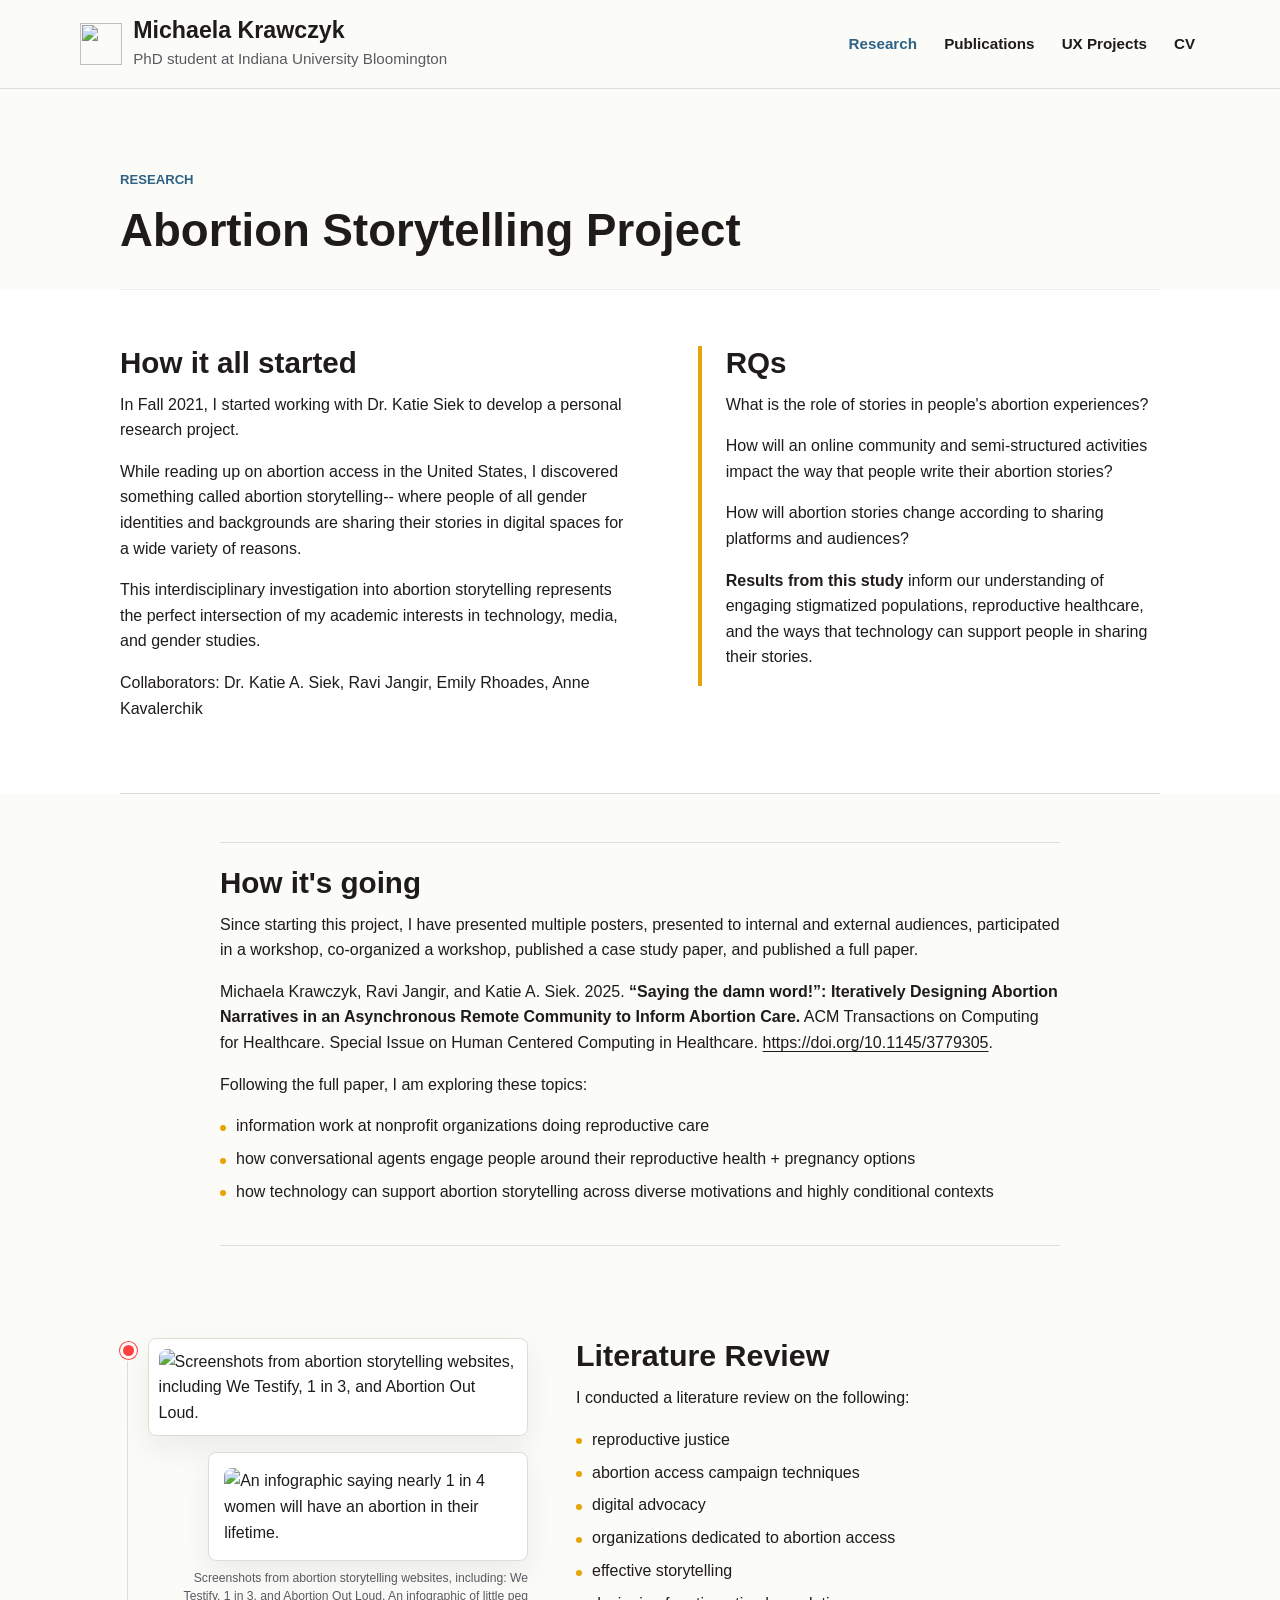
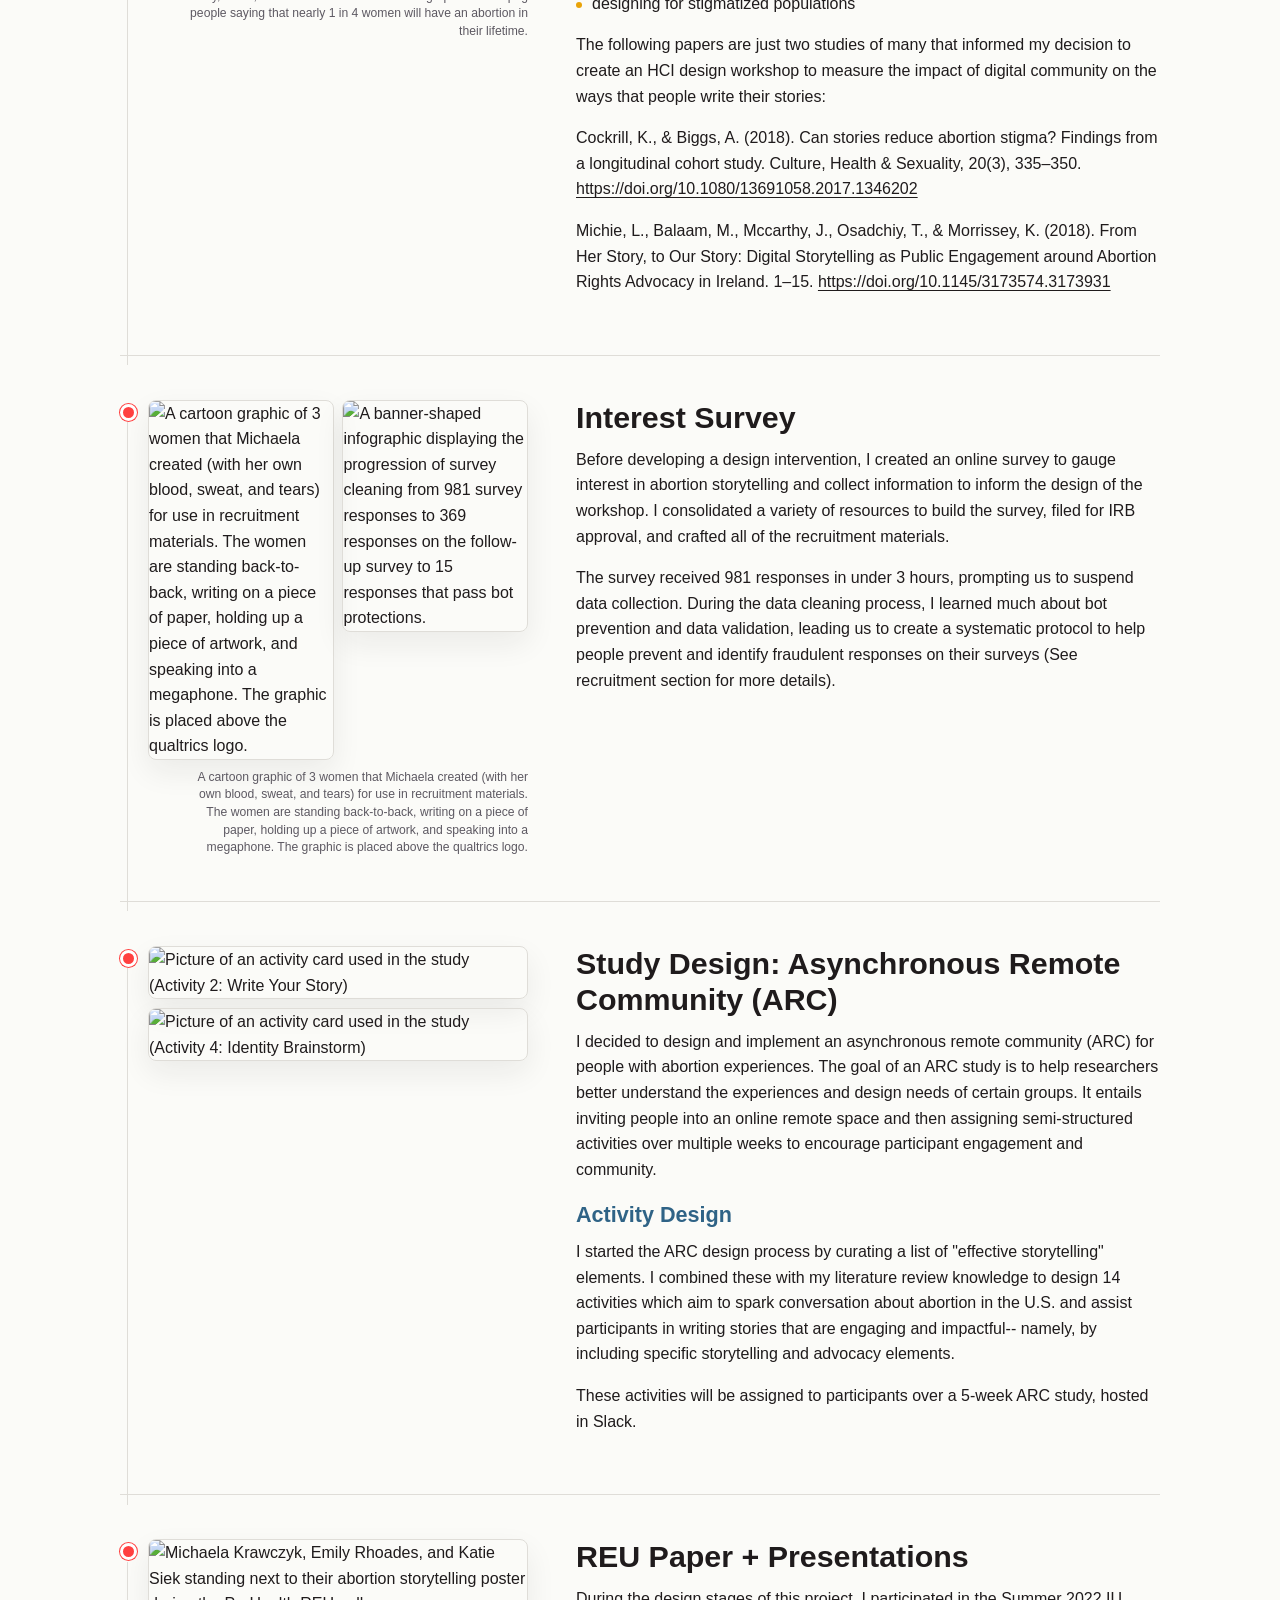
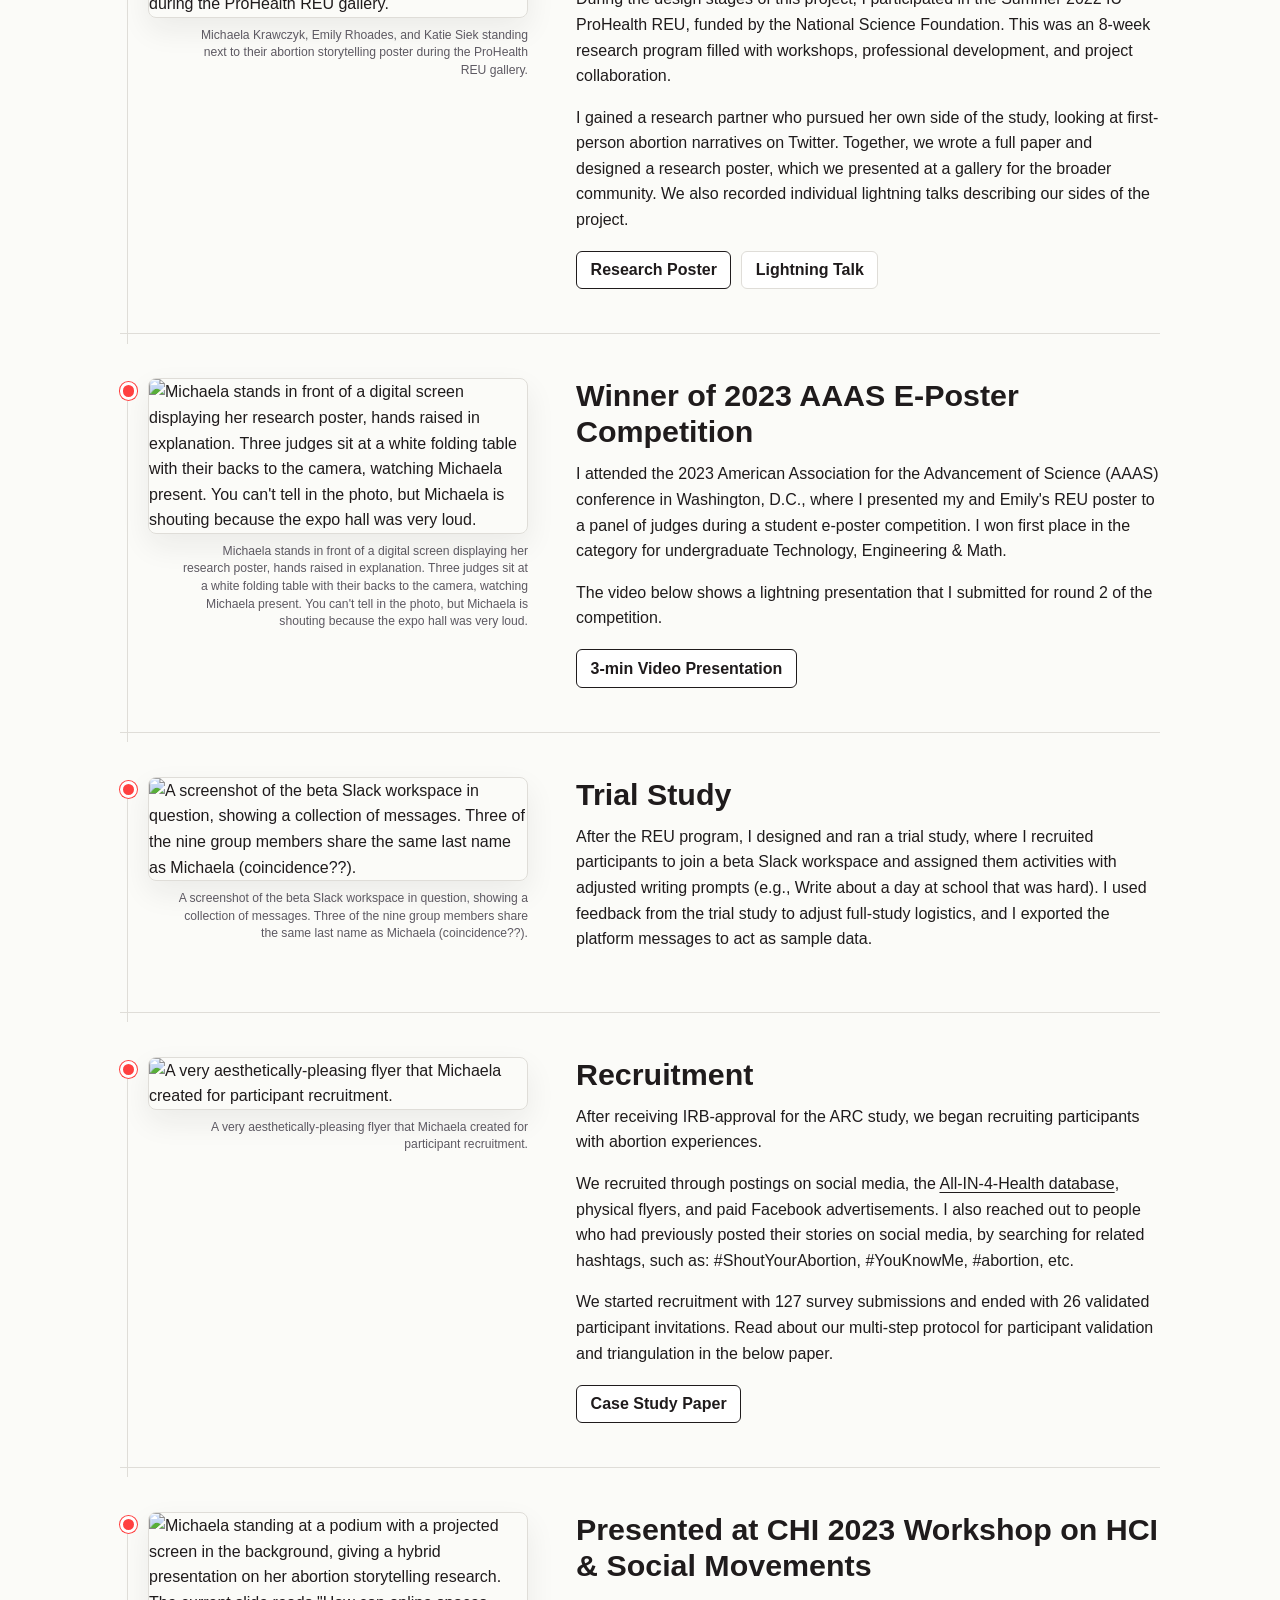
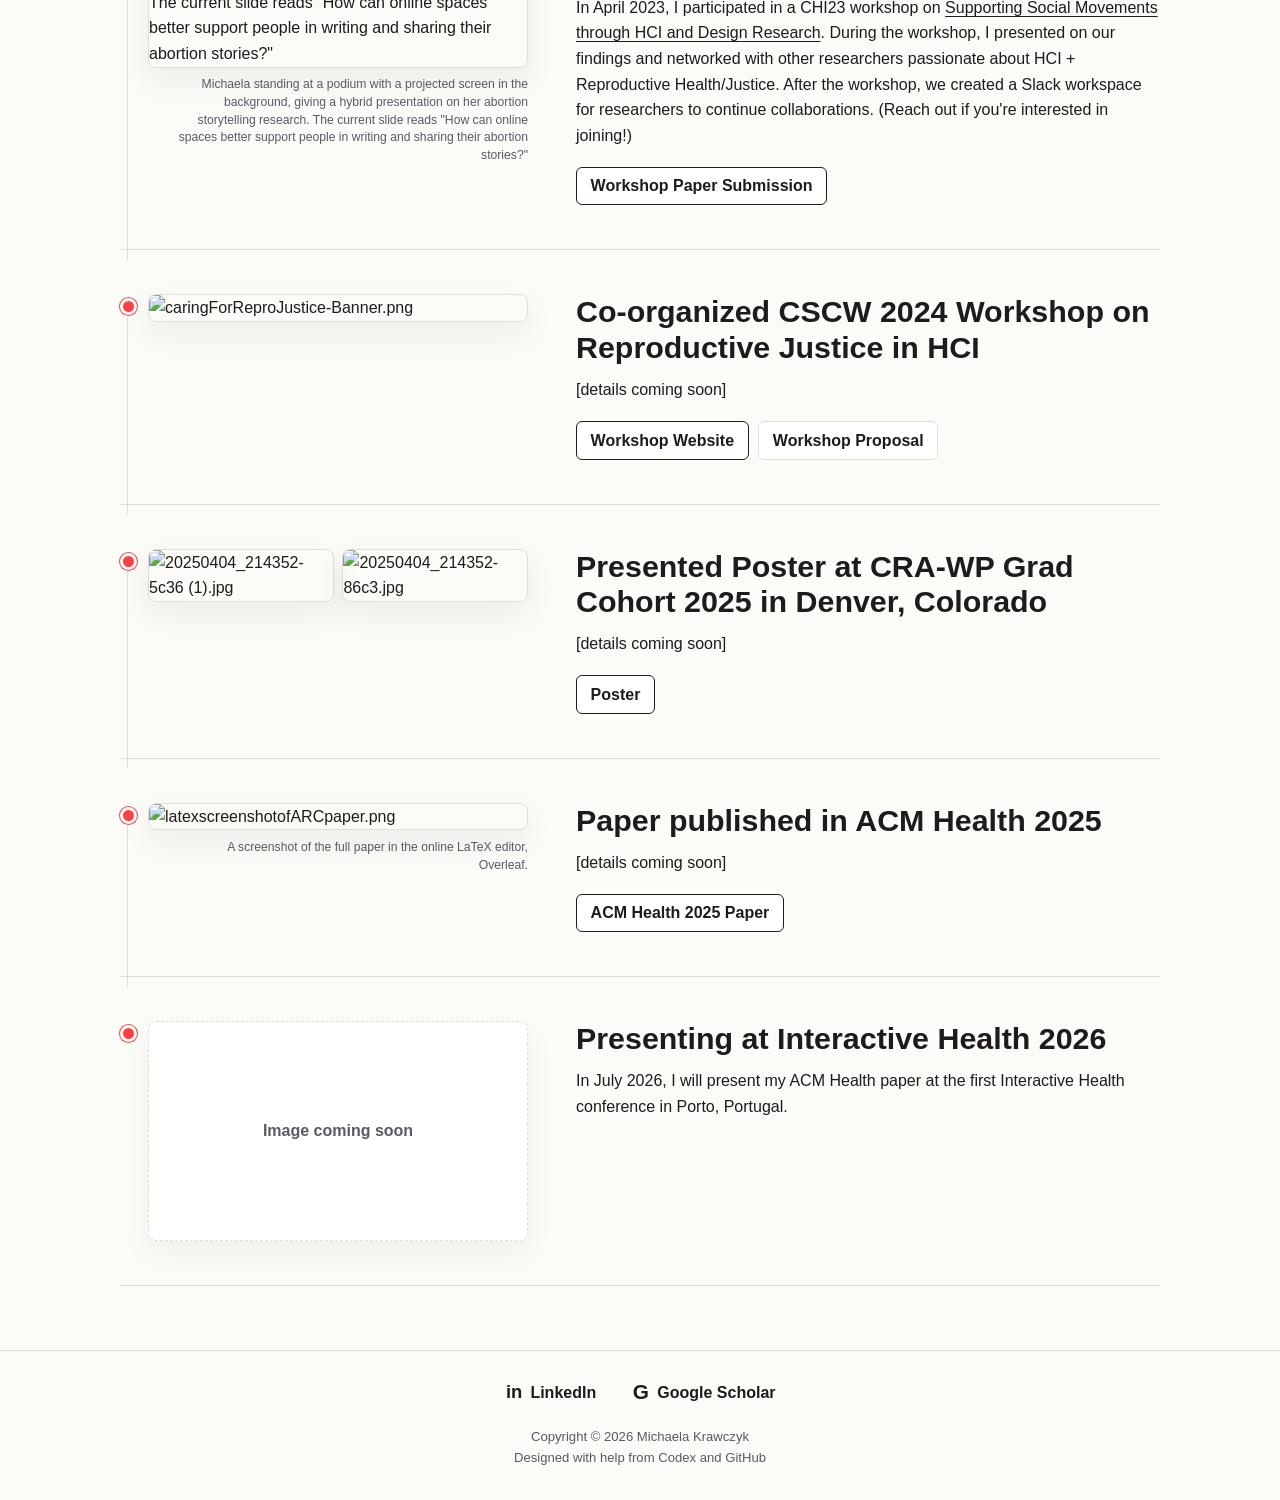
==== abortion-storytelling.html @ 9b42d29f "Add files via upload" ====
<!doctype html>
<html lang="en">
  <head>
    <meta charset="utf-8">
    <meta name="viewport" content="width=device-width, initial-scale=1">
    <title>Abortion Storytelling Project | Michaela Krawczyk</title>
    <link rel="icon" href="images/MK-logo.svg" type="image/svg+xml">
    <link rel="stylesheet" href="styles.css?v=20260607-5">
  </head>
  <body class="story-page">
    <a class="skip-link" href="#main">Skip to Main Content</a>
    <header class="site-header">
      <div class="header-inner">
        <a class="brand" href="index.html">
          <img class="brand-logo" src="images/MK-logo.svg" alt="" aria-hidden="true">
          <span class="brand-text">
            <span class="brand-name">Michaela Krawczyk</span>
            <span class="brand-subtitle">PhD student at Indiana University Bloomington</span>
          </span>
        </a>
        <nav class="site-nav" aria-label="Site">
          <a href="research.html" aria-current="page">Research</a>
          <a href="publications.html">Publications</a>
          <a href="design.html">UX Projects</a>
          <a href="https://indiana-my.sharepoint.com/:b:/g/personal/mikrawcz_iu_edu/IQAjuQsZYE4cT7VAzHnIMbFhAVeuKWdeoOAyvKIE5ZYiJdc?e=4Hppd4">CV</a>
        </nav>
      </div>
    </header>
    <main id="main">
      <div class="page-title">
        <p class="eyebrow">Research</p>
        <h1>Abortion Storytelling Project</h1>
      </div>

      <section class="section two-column" aria-label="Project overview">
        <div>
          <h2>How it all started</h2>
          <p>In Fall 2021, I started working with Dr. Katie Siek to develop a personal research project.</p>
          <p>While reading up on abortion access in the United States, I discovered something called abortion storytelling-- where people of all gender identities and backgrounds are sharing their stories in digital spaces for a wide variety of reasons.</p>
          <p>This interdisciplinary investigation into abortion storytelling represents the perfect intersection of my academic interests in technology, media, and gender studies.</p>
          <p>Collaborators: Dr. Katie A. Siek, Ravi Jangir, Emily Rhoades, Anne Kavalerchik</p>
        </div>
        <div>
          <h2>RQs</h2>
          <p>What is the role of stories in people's abortion experiences?</p>
          <p>How will an online community and semi-structured activities impact the way that people write their abortion stories?</p>
          <p>How will abortion stories change according to sharing platforms and audiences?</p>
          <p><strong>Results from this study</strong> inform our understanding of engaging stigmatized populations, reproductive healthcare, and the ways that technology can support people in sharing their stories.</p>
        </div>
      </section>

      <section class="section" aria-labelledby="how-going">
        <h2 id="how-going">How it's going</h2>
        <p>Since starting this project, I have presented multiple posters, presented to internal and external audiences, participated in a workshop, co-organized a workshop, published a case study paper, and published a full paper.</p>
		<p>Michaela Krawczyk, Ravi Jangir, and Katie A. Siek. 2025. <strong>“Saying the damn word!”: Iteratively Designing Abortion Narratives in an Asynchronous Remote Community to Inform Abortion Care.</strong> ACM Transactions on Computing for Healthcare. Special Issue on Human Centered Computing in Healthcare. <a href="https://doi.org/10.1145/3779305">https://doi.org/10.1145/3779305</a>.</p>
        <p>Following the full paper, I am exploring these topics:</p>
        <ul class="plain-list">
          <li>information work at nonprofit organizations doing reproductive care</li>
          <li>how conversational agents engage people around their reproductive health + pregnancy options</li>
          <li>how technology can support abortion storytelling across diverse motivations and highly conditional contexts</li>
        </ul>
      </section>

      <section class="section" aria-label="Project milestones">
        <article class="feature">
          <div class="media">
            <div class="media-card-stack literature-review-media">
              <figure class="image-card">
                <img src="images/abortionStorytelling-page/literature-review-websites.png" alt="Screenshots from abortion storytelling websites, including We Testify, 1 in 3, and Abortion Out Loud.">
              </figure>
              <figure class="image-card infographic-card">
                <img src="images/abortionStorytelling-page/Portfolio Thumbnails (2).png" alt="An infographic saying nearly 1 in 4 women will have an abortion in their lifetime.">
              </figure>
            </div>
            <p class="caption">Screenshots from abortion storytelling websites, including: We Testify, 1 in 3, and Abortion Out Loud. An infographic of little peg people saying that nearly 1 in 4 women will have an abortion in their lifetime.</p>
          </div>
          <div>
            <h2>Literature Review</h2>
            <p>I conducted a literature review on the following:</p>
            <ul class="plain-list">
              <li>reproductive justice</li>
              <li>abortion access campaign techniques</li>
              <li>digital advocacy</li>
              <li>organizations dedicated to abortion access</li>
              <li>effective storytelling</li>
              <li>designing for stigmatized populations</li>
            </ul>
            <p>The following papers are just two studies of many that informed my decision to create an HCI design workshop to measure the impact of digital community on the ways that people write their stories:</p>
            <p>Cockrill, K., &amp; Biggs, A. (2018). Can stories reduce abortion stigma? Findings from a longitudinal cohort study. Culture, Health &amp; Sexuality, 20(3), 335–350. <a href="https://doi.org/10.1080/13691058.2017.1346202">https://doi.org/10.1080/13691058.2017.1346202</a></p>
            <p>Michie, L., Balaam, M., Mccarthy, J., Osadchiy, T., &amp; Morrissey, K. (2018). From Her Story, to Our Story: Digital Storytelling as Public Engagement around Abortion Rights Advocacy in Ireland. 1–15. <a href="https://doi.org/10.1145/3173574.3173931">https://doi.org/10.1145/3173574.3173931</a></p>
          </div>
        </article>

        <article class="feature reverse">
          <div class="media">
            <div class="media-grid">
              <img src="images/abortionStorytelling-page/Portfolio Thumbnails (3).png" alt="A cartoon graphic of 3 women that Michaela created (with her own blood, sweat, and tears) for use in recruitment materials. The women are standing back-to-back, writing on a piece of paper, holding up a piece of artwork, and speaking into a megaphone. The graphic is placed above the qualtrics logo.">
              <img src="images/abortionStorytelling-page/Portfolio Thumbnails (5).png" alt="A banner-shaped infographic displaying the progression of survey cleaning from 981 survey responses to 369 responses on the follow-up survey to 15 responses that pass bot protections.">
            </div>
            <p class="caption">A cartoon graphic of 3 women that Michaela created (with her own blood, sweat, and tears) for use in recruitment materials. The women are standing back-to-back, writing on a piece of paper, holding up a piece of artwork, and speaking into a megaphone. The graphic is placed above the qualtrics logo.</p>
          </div>
          <div>
            <h2>Interest Survey</h2>
            <p>Before developing a design intervention, I created an online survey to gauge interest in abortion storytelling and collect information to inform the design of the workshop. I consolidated a variety of resources to build the survey, filed for IRB approval, and crafted all of the recruitment materials.</p>
            <p>The survey received 981 responses in under 3 hours, prompting us to suspend data collection. During the data cleaning process, I learned much about bot prevention and data validation, leading us to create a systematic protocol to help people prevent and identify fraudulent responses on their surveys (See recruitment section for more details).</p>
          </div>
        </article>

        <article class="feature">
          <div class="media">
            <div class="media-grid stacked">
              <img src="images/abortionStorytelling-page/Storytelling Workshop Cover Images (3).png" alt="Picture of an activity card used in the study (Activity 2: Write Your Story)">
              <img src="images/abortionStorytelling-page/Storytelling Workshop Cover Images (2).png" alt="Picture of an activity card used in the study (Activity 4: Identity Brainstorm)">
            </div>
          </div>
          <div>
            <h2>Study Design: Asynchronous Remote Community (ARC)</h2>
            <p>I decided to design and implement an asynchronous remote community (ARC) for people with abortion experiences. The goal of an ARC study is to help researchers better understand the experiences and design needs of certain groups. It entails inviting people into an online remote space and then assigning semi-structured activities over multiple weeks to encourage participant engagement and community.</p>
            <h3>Activity Design</h3>
            <p>I started the ARC design process by curating a list of "effective storytelling" elements. I combined these with my literature review knowledge to design 14 activities which aim to spark conversation about abortion in the U.S. and assist participants in writing stories that are engaging and impactful-- namely, by including specific storytelling and advocacy elements.</p>
            <p>These activities will be assigned to participants over a 5-week ARC study, hosted in Slack.</p>
          </div>
        </article>

        <article class="feature reverse">
          <div class="media">
            <img src="images/abortionStorytelling-page/reu-1.jpg" alt="Michaela Krawczyk, Emily Rhoades, and Katie Siek standing next to their abortion storytelling poster during the ProHealth REU gallery.">
            <p class="caption">Michaela Krawczyk, Emily Rhoades, and Katie Siek standing next to their abortion storytelling poster during the ProHealth REU gallery.</p>
          </div>
          <div>
            <h2>REU Paper + Presentations</h2>
            <p>During the design stages of this project, I participated in the Summer 2022 IU ProHealth REU, funded by the National Science Foundation. This was an 8-week research program filled with workshops, professional development, and project collaboration.</p>
            <p>I gained a research partner who pursued her own side of the study, looking at first-person abortion narratives on Twitter. Together, we wrote a full paper and designed a research poster, which we presented at a gallery for the broader community. We also recorded individual lightning talks describing our sides of the project.</p>
            <div class="actions">
              <a class="button" href="https://indiana-my.sharepoint.com/:b:/g/personal/mikrawcz_iu_edu/Efu-TV3vblxHhBPlIGf8cTUB0UMsJ9iRytSu-BkFiSA5Xw?e=ql7bQW">Research Poster</a>
              <a class="button secondary" href="https://www.youtube.com/watch?v=IH91wMmjMYU&amp;list=PLiR6a8bR3rt_HmF0VRzYpOC8yb7cRNa_K">Lightning Talk</a>
            </div>
          </div>
        </article>

        <article class="feature">
          <div class="media">
            <img src="images/abortionStorytelling-page/Michaela-AAAS-PosterPresentation-2.jpg" alt="Michaela stands in front of a digital screen displaying her research poster, hands raised in explanation. Three judges sit at a white folding table with their backs to the camera, watching Michaela present. You can't tell in the photo, but Michaela is shouting because the expo hall was very loud.">
            <p class="caption">Michaela stands in front of a digital screen displaying her research poster, hands raised in explanation. Three judges sit at a white folding table with their backs to the camera, watching Michaela present. You can't tell in the photo, but Michaela is shouting because the expo hall was very loud.</p>
          </div>
          <div>
            <h2>Winner of 2023 AAAS E-Poster Competition</h2>
            <p>I attended the 2023 American Association for the Advancement of Science (AAAS) conference in Washington, D.C., where I presented my and Emily's REU poster to a panel of judges during a student e-poster competition. I won first place in the category for undergraduate Technology, Engineering &amp; Math.</p>
            <p>The video below shows a lightning presentation that I submitted for round 2 of the competition.</p>
            <div class="actions">
              <a class="button" href="https://indiana-my.sharepoint.com/:v:/g/personal/mikrawcz_iu_edu/EazpIEZGOLdAu2ILWlYr26YBkoLv6qdfsGVxpvMtjHjIHg?e=WuGlZF">3-min Video Presentation</a>
            </div>
          </div>
        </article>

        <article class="feature reverse">
          <div class="media">
            <img src="images/abortionStorytelling-page/image (2).png" alt="A screenshot of the beta Slack workspace in question, showing a collection of messages. Three of the nine group members share the same last name as Michaela (coincidence??).">
            <p class="caption">A screenshot of the beta Slack workspace in question, showing a collection of messages. Three of the nine group members share the same last name as Michaela (coincidence??).</p>
          </div>
          <div>
            <h2>Trial Study</h2>
            <p>After the REU program, I designed and ran a trial study, where I recruited participants to join a beta Slack workspace and assigned them activities with adjusted writing prompts (e.g., Write about a day at school that was hard). I used feedback from the trial study to adjust full-study logistics, and I exported the platform messages to act as sample data.</p>
          </div>
        </article>

        <article class="feature">
          <div class="media">
            <img src="images/abortionStorytelling-page/flyer-image.png" alt="A very aesthetically-pleasing flyer that Michaela created for participant recruitment.">
            <p class="caption">A very aesthetically-pleasing flyer that Michaela created for participant recruitment.</p>
          </div>
          <div>
            <h2>Recruitment</h2>
            <p>After receiving IRB-approval for the ARC study, we began recruiting participants with abortion experiences.</p>
            <p>We recruited through postings on social media, the <a href="https://allinforhealth.info/">All-IN-4-Health database</a>, physical flyers, and paid Facebook advertisements. I also reached out to people who had previously posted their stories on social media, by searching for related hashtags, such as: #ShoutYourAbortion, #YouKnowMe, #abortion, etc.</p>
            <p>We started recruitment with 127 survey submissions and ended with 26 validated participant invitations. Read about our multi-step protocol for participant validation and triangulation in the below paper.</p>
            <div class="actions">
              <a class="button" href="https://doi.org/10.1145/3613905.3637109">Case Study Paper</a>
            </div>
          </div>
        </article>

        <article class="feature reverse">
          <div class="media">
            <img src="images/abortionStorytelling-page/20230428_110650.jpg" alt="Michaela standing at a podium with a projected screen in the background, giving a hybrid presentation on her abortion storytelling research. The current slide reads &quot;How can online spaces better support people in writing and sharing their abortion stories?&quot;">
            <p class="caption">Michaela standing at a podium with a projected screen in the background, giving a hybrid presentation on her abortion storytelling research. The current slide reads "How can online spaces better support people in writing and sharing their abortion stories?"</p>
          </div>
          <div>
            <h2>Presented at CHI 2023 Workshop on HCI &amp; Social Movements</h2>
            <p>In April 2023, I participated in a CHI23 workshop on <a href="https://sites.google.com/view/hcisocialmovements/home?authuser=0">Supporting Social Movements through HCI and Design Research</a>. During the workshop, I presented on our findings and networked with other researchers passionate about HCI + Reproductive Health/Justice. After the workshop, we created a Slack workspace for researchers to continue collaborations. (Reach out if you're interested in joining!)</p>
            <div class="actions">
              <a class="button" href="https://indiana-my.sharepoint.com/:b:/g/personal/mikrawcz_iu_edu/EQiFB_KbElBBhV66qlp9tocBRyqWwZNPKs0_UIeWyrhhuQ?e=EHespj">Workshop Paper Submission</a>
            </div>
          </div>
        </article>

        <article class="feature">
          <div class="media">
            <img src="images/abortionStorytelling-page/caringForReproJustice-Banner.png" alt="caringForReproJustice-Banner.png">
          </div>
          <div>
            <h2>Co-organized CSCW 2024 Workshop on Reproductive Justice in HCI</h2>
            <p>[details coming soon]</p>
            <div class="actions">
              <a class="button" href="https://sites.google.com/view/cscw24-repro-justice/home">Workshop Website</a>
              <a class="button secondary" href="https://doi.org/10.1145/3678884.3681832">Workshop Proposal</a>
            </div>
          </div>
        </article>

        <article class="feature reverse">
          <div class="media">
            <div class="media-grid">
              <img src="images/abortionStorytelling-page/20250404_214352-5c36 (1).jpg" alt="20250404_214352-5c36 (1).jpg">
              <img src="images/abortionStorytelling-page/20250404_214352-86c3.jpg" alt="20250404_214352-86c3.jpg">
            </div>
          </div>
          <div>
            <h2>Presented Poster at CRA-WP Grad Cohort 2025 in Denver, Colorado</h2>
            <p>[details coming soon]</p>
            <div class="actions">
              <a class="button" href="https://indiana-my.sharepoint.com/:b:/g/personal/mikrawcz_iu_edu/EWb1soBQWvtMp9GrmgFxt4gB347yyfiSoj5vz3A5Lv3k-w?e=wlkdCE">Poster</a>
            </div>
          </div>
        </article>

        <article class="feature">
          <div class="media">
            <img src="images/abortionStorytelling-page/latexscreenshotofARCpaper.png" alt="latexscreenshotofARCpaper.png">
            <p class="caption">A screenshot of the full paper in the online LaTeX editor, Overleaf.</p>
          </div>
          <div>
            <h2>Paper published in ACM Health 2025</h2>
            <p>[details coming soon]</p>
            <div class="actions">
              <a class="button" href="https://doi.org/10.1145/3779305">ACM Health 2025 Paper</a>
            </div>
          </div>
        </article>

        <article class="feature presentation-feature">
          <div class="media">
            <div class="image-placeholder" role="img" aria-label="Image placeholder for Interactive Health 2026 presentation">
              <span>Image coming soon</span>
            </div>
          </div>
          <div>
            <h2>Presenting at Interactive Health 2026</h2>
            <p>In July 2026, I will present my ACM Health paper at the first Interactive Health conference in Porto, Portugal.</p>
          </div>
        </article>
      </section>
    </main>
    <footer class="site-footer">
      <nav class="footer-links" aria-label="Contact links">
        <a class="footer-link" href="https://www.linkedin.com/in/michaela-krawczyk/"><span class="footer-icon linkedin-icon" aria-hidden="true">in</span><span>LinkedIn</span></a>
        <a class="footer-link" href="https://scholar.google.com/citations?user=4mOYjVAAAAAJ&amp;hl=en"><span class="footer-icon scholar-icon" aria-hidden="true">G</span><span>Google Scholar</span></a>
      </nav>
      <p class="footer-meta">Copyright © 2026 Michaela Krawczyk<br>Designed with help from Codex and GitHub</p>
    </footer>
  </body>
</html>
---- styles.css ----
:root {
  --paper: #fbfbf8;
  --surface: #ffffff;
  --ink: #1f1b1c;
  --muted: #5d5962;
  --line: #dfddd8;
  --accent: #ff4040;
  --gold: #e9a308;
  --blue: #2f6386;
  --shadow: 0 18px 45px rgba(31, 27, 28, 0.08);
}

* {
  box-sizing: border-box;
}

html {
  scroll-behavior: smooth;
}

body {
  margin: 0;
  color: var(--ink);
  background: var(--paper);
  font-family: Avenir, "Avenir Next", "Segoe UI", Arial, sans-serif;
  font-size: 16px;
  line-height: 1.6;
  letter-spacing: 0;
}

img {
  display: block;
  width: 100%;
  height: auto;
}

a {
  color: var(--ink);
  text-decoration-thickness: 0.08em;
  text-underline-offset: 0.18em;
}

a:hover {
  color: var(--blue);
}

.skip-link {
  position: absolute;
  left: 1rem;
  top: -4rem;
  z-index: 20;
  padding: 0.65rem 0.85rem;
  color: var(--surface);
  background: var(--ink);
  border-radius: 6px;
}

.skip-link:focus {
  top: 1rem;
}

.site-header {
  position: sticky;
  top: 0;
  z-index: 10;
  border-bottom: 1px solid var(--line);
  background: rgba(251, 251, 248, 0.94);
  backdrop-filter: blur(14px);
}

.header-inner {
  display: flex;
  align-items: center;
  justify-content: space-between;
  gap: 2rem;
  width: min(1120px, calc(100% - 2rem));
  min-height: 88px;
  margin: 0 auto;
}

.brand {
  display: inline-flex;
  align-items: center;
  gap: 0.7rem;
  color: var(--ink);
  text-decoration: none;
}

.brand-logo {
  width: 42px;
  height: 42px;
  flex: 0 0 auto;
}

.brand-text {
  display: grid;
}

.brand-name {
  display: block;
  font-size: 1.45rem;
  font-weight: 700;
  line-height: 1.2;
}

.brand-subtitle {
  display: block;
  margin-top: 0.15rem;
  color: var(--muted);
  font-size: 0.95rem;
}

.site-nav {
  display: flex;
  flex-wrap: wrap;
  justify-content: flex-end;
  gap: 0.35rem 1.1rem;
}

.site-nav a {
  padding: 0.35rem 0.3rem;
  color: var(--ink);
  font-size: 0.95rem;
  font-weight: 600;
  text-decoration: none;
}

.site-nav a:hover,
.site-nav a[aria-current="page"] {
  color: var(--blue);
}

main {
  width: min(1120px, calc(100% - 2rem));
  margin: 0 auto;
  padding: 2.5rem 0 4rem;
}

.hero {
  display: grid;
  grid-template-columns: minmax(220px, 340px) minmax(0, 1fr);
  align-items: center;
  gap: clamp(1.5rem, 4vw, 2.75rem);
  min-height: calc(100vh - 170px);
}

.portrait {
  margin: 0;
}

.portrait img {
  aspect-ratio: 5 / 6;
  object-fit: cover;
  border-radius: 8px;
  box-shadow: var(--shadow);
}

.eyebrow {
  margin: 0 0 0.75rem;
  color: var(--blue);
  font-weight: 700;
}

h1,
h2,
h3,
h4,
h5 {
  margin: 0 0 0.7rem;
  line-height: 1.18;
  letter-spacing: 0;
}

h1 {
  font-size: clamp(2rem, 4vw, 2.85rem);
}

h2 {
  font-size: clamp(1.35rem, 2.5vw, 1.85rem);
}

h3 {
  font-size: 1.35rem;
}

h4,
h5 {
  font-size: 1rem;
}

p {
  margin: 0 0 1rem;
}

.lede {
  font-size: clamp(1.08rem, 2vw, 1.25rem);
}

.pronunciation-line {
  display: inline-flex;
  align-items: center;
  gap: 0.45rem;
  flex-wrap: wrap;
}

.audio-button {
  display: inline-flex;
  align-items: center;
  justify-content: center;
  width: 1.65rem;
  height: 1.65rem;
  padding: 0;
  border: 1px solid var(--line);
  border-radius: 50%;
  color: var(--ink);
  background: var(--surface);
  cursor: pointer;
}

.audio-button:hover {
  border-color: var(--blue);
  color: var(--blue);
}

.audio-button:focus-visible {
  outline: 2px solid var(--blue);
  outline-offset: 2px;
}

.audio-button svg {
  width: 1rem;
  height: 1rem;
  fill: none;
  stroke: currentColor;
  stroke-linecap: round;
  stroke-linejoin: round;
  stroke-width: 1.9;
}

.page-title {
  margin-bottom: 1.2rem;
}

.section {
  margin-top: 2.75rem;
}

.section:first-child {
  margin-top: 0;
}

.section-heading {
  display: flex;
  align-items: end;
  justify-content: space-between;
  gap: 1rem;
  margin-bottom: 1rem;
  border-bottom: 1px solid var(--line);
  padding-bottom: 0.55rem;
}

.grid {
  display: grid;
  grid-template-columns: repeat(2, minmax(0, 1fr));
  gap: 1.25rem;
}

.grid.three {
  grid-template-columns: repeat(3, minmax(0, 1fr));
}

.card {
  overflow: hidden;
  border: 1px solid var(--line);
  border-radius: 8px;
  background: var(--surface);
  box-shadow: 0 10px 28px rgba(31, 27, 28, 0.05);
}

.card img {
  aspect-ratio: 16 / 9;
  object-fit: cover;
}

.card.square img {
  aspect-ratio: 1 / 1;
}

.card.tall img {
  aspect-ratio: 7 / 8;
}

.card-body {
  padding: 1.2rem;
}

.research-page .section[aria-label="Research projects"] .grid {
  grid-template-columns: repeat(3, minmax(0, 1fr));
}

.research-page section[aria-labelledby="undergraduate-research"] .grid.three {
  grid-template-columns: repeat(3, minmax(0, 1fr));
}

.ux-projects-page .grid {
  grid-template-columns: repeat(3, minmax(0, 1fr));
}

.ux-projects-page .section-heading {
  border-bottom: 0;
  padding-bottom: 0;
}

.research-page .card-body {
  padding: 1rem;
}

.ux-projects-page .card-body {
  padding: 1rem;
}

.research-page .card h3,
.ux-projects-page .card h2 {
  font-size: 1.12rem;
}

.research-page .card p,
.ux-projects-page .card p {
  font-size: 0.94rem;
  line-height: 1.5;
}

.research-page section[aria-labelledby="undergraduate-research"] .card.tall img {
  aspect-ratio: 16 / 9;
  object-fit: contain;
  background: var(--surface);
}

.ux-projects-page .card img {
  object-fit: contain;
  background: var(--surface);
}

.ux-projects-page .card img.crop-card-image {
  object-fit: cover;
}

.tagline {
  color: var(--muted);
  font-size: 0.82rem;
  line-height: 1.45;
}

.ux-projects-page .tagline,
.research-page .tagline {
  color: var(--accent);
  font-size: 0.82rem;
  line-height: 1.45;
}

.ux-projects-page .card p.tagline,
.research-page .card p.tagline {
  font-size: 0.82rem;
  line-height: 1.45;
}

.actions {
  display: flex;
  flex-wrap: wrap;
  gap: 0.6rem;
  margin-top: 1rem;
}

.button {
  display: inline-flex;
  align-items: center;
  justify-content: center;
  min-height: 2.4rem;
  padding: 0.55rem 0.85rem;
  border: 1px solid var(--ink);
  border-radius: 6px;
  color: var(--ink);
  background: var(--surface);
  font-weight: 700;
  line-height: 1.1;
  text-decoration: none;
}

.button:hover {
  border-color: var(--accent);
  color: var(--surface);
  background: var(--accent);
}

.button.secondary {
  border-color: var(--line);
}

.card .button {
  border-color: var(--line);
}

.email-link {
  display: inline-flex;
  align-items: center;
  gap: 0.55rem;
  font-size: 1.05rem;
}

.email-link svg {
  width: 1.45rem;
  height: 1.45rem;
  flex: 0 0 auto;
  fill: none;
  stroke: var(--gold);
  stroke-linecap: round;
  stroke-linejoin: round;
  stroke-width: 1.8;
}

.publication-list,
.story-list {
  display: grid;
  gap: 1rem;
  margin: 0;
  padding: 0;
  list-style: none;
}

.publication-list li,
.story-block {
  border-left: 4px solid var(--gold);
  padding: 0.15rem 0 0.15rem 1rem;
}

.highlight-name {
  color: var(--accent);
  font-weight: 700;
}

.two-column {
  display: grid;
  grid-template-columns: minmax(0, 1fr) minmax(280px, 0.9fr);
  gap: clamp(1.4rem, 4vw, 3rem);
  align-items: start;
}

.feature {
  display: grid;
  grid-template-columns: minmax(280px, 0.95fr) minmax(0, 1fr);
  gap: clamp(1.4rem, 4vw, 3rem);
  align-items: center;
  padding: 2rem 0;
  border-top: 1px solid var(--line);
}

.feature:first-child {
  border-top: 0;
}

.feature.reverse {
  grid-template-columns: minmax(0, 1fr) minmax(280px, 0.95fr);
}

.feature.reverse .media {
  order: 2;
}

.media {
  display: grid;
  gap: 0.7rem;
}

.media img {
  border-radius: 8px;
  box-shadow: var(--shadow);
}

.media-grid {
  display: grid;
  grid-template-columns: repeat(2, minmax(0, 1fr));
  gap: 0.7rem;
}

.media-grid.stacked {
  grid-template-columns: 1fr;
}

.caption {
  margin: 0;
  color: var(--muted);
  font-size: 0.82rem;
  text-align: right;
}

.plain-list {
  margin: 0 0 1rem;
  padding-left: 1.2rem;
}

.plain-list li {
  margin-bottom: 0.45rem;
}

.resume-grid {
  display: grid;
  grid-template-columns: repeat(2, minmax(0, 1fr));
  gap: 1.25rem;
  max-width: 720px;
}

.resume-card {
  text-align: center;
}

.resume-card img {
  width: 200px;
  height: 200px;
  margin: 0 auto 1rem;
  object-fit: cover;
  border-radius: 50%;
}

.site-footer {
  border-top: 1px solid var(--line);
  padding: 2rem 1rem;
  color: var(--muted);
  background: var(--paper);
  text-align: center;
}

.site-footer p {
  margin: 0;
}

.site-footer a {
  color: var(--ink);
  text-decoration: none;
}

.footer-links {
  display: flex;
  flex-wrap: wrap;
  align-items: center;
  justify-content: center;
  gap: 0.8rem clamp(1rem, 4vw, 2.2rem);
}

.footer-link {
  display: inline-flex;
  align-items: center;
  gap: 0.42rem;
  font-size: clamp(0.86rem, 1.5vw, 1rem);
  font-weight: 600;
  line-height: 1;
}

.footer-link:hover {
  color: var(--blue);
}

.footer-icon {
  position: relative;
  display: inline-flex;
  align-items: center;
  justify-content: center;
  width: 1.2rem;
  height: 1.2rem;
  flex: 0 0 auto;
  color: currentColor;
  font-weight: 800;
  line-height: 1;
}

.email-icon {
  width: 1.45rem;
  height: 1.45rem;
  fill: none;
  stroke: currentColor;
  stroke-linecap: round;
  stroke-linejoin: round;
  stroke-width: 1.8;
}

.linkedin-icon {
  align-items: baseline;
  font-size: 1.15rem;
  font-weight: 900;
}

.scholar-icon {
  font-family: Arial, sans-serif;
  font-size: 1.3rem;
  font-weight: 900;
}

.site-footer .footer-meta {
  margin-top: 1.55rem;
  color: var(--muted);
  font-size: 0.82rem;
  line-height: 1.55;
}

.site-footer > p:not(.footer-meta),
.footer-social {
  display: none;
}

.home-page .hero > div {
  max-width: 430px;
}

.home-page main {
  padding-top: clamp(3rem, 8vh, 4.5rem);
}

.home-page .hero {
  width: min(780px, 100%);
  min-height: auto;
  margin: 0 auto;
  grid-template-columns: minmax(240px, 340px) minmax(280px, 430px);
  justify-content: center;
  align-items: center;
}

.home-page h1 {
  margin-bottom: 0.75rem;
  color: var(--gold);
}

.home-page h1::after {
  display: none;
}

.home-page .hero p {
  margin-bottom: 1.35rem;
  line-height: 1.35;
}

.home-page .hero .lede {
  font-size: 1.02rem;
}

.home-page .portrait img {
  border: 0;
  box-shadow: 0 10px 24px rgba(31, 27, 28, 0.12);
}

.story-page main {
  width: min(1040px, calc(100% - 2rem));
}

.story-page .page-title {
  margin-bottom: 0;
  padding: clamp(1.5rem, 4vw, 2.5rem) 0 1.25rem;
  border-bottom: 1px solid var(--line);
}

.story-page .page-title h1 {
  max-width: 820px;
}

.story-page .eyebrow {
  margin-bottom: 0.85rem;
  text-transform: uppercase;
  font-size: 0.82rem;
  letter-spacing: 0;
}

.story-page .two-column {
  grid-template-columns: minmax(0, 1fr) minmax(280px, 0.9fr);
  gap: clamp(1.5rem, 5vw, 4rem);
  margin-top: 0;
  padding: clamp(2rem, 5vw, 3.5rem) 0;
  background: var(--surface);
  border-bottom: 1px solid var(--line);
  box-shadow: 0 0 0 100vmax var(--surface);
  clip-path: inset(0 -100vmax);
}

.story-page .two-column > div {
  max-width: 560px;
}

.story-page .two-column > div:last-child {
  border-left: 4px solid var(--gold);
  padding-left: clamp(1rem, 3vw, 1.5rem);
}

.story-page #how-going {
  max-width: 760px;
}

.story-page section[aria-labelledby="how-going"] {
  max-width: 840px;
  margin: 3rem auto 0;
  padding: 1.4rem 0 1.55rem;
  border-top: 1px solid var(--line);
  border-bottom: 1px solid var(--line);
}

.story-page section[aria-label="Project milestones"] {
  position: relative;
  margin-top: 3rem;
}

.story-page .feature,
.story-page .feature.reverse {
  position: relative;
  grid-template-columns: minmax(260px, 380px) minmax(0, 1fr);
  gap: clamp(1.4rem, 4vw, 3rem);
  align-items: start;
  padding: clamp(1.75rem, 4vw, 2.75rem) 0 clamp(1.75rem, 4vw, 2.75rem) 1.75rem;
  border-top: 0;
  border-bottom: 1px solid var(--line);
}

.story-page .feature::before {
  content: "";
  position: absolute;
  left: 0;
  top: clamp(2rem, 4vw, 3rem);
  width: 0.7rem;
  height: 0.7rem;
  border: 3px solid var(--surface);
  border-radius: 50%;
  background: var(--accent);
  box-shadow: 0 0 0 1px var(--accent);
}

.story-page .feature::after {
  content: "";
  position: absolute;
  left: 0.43rem;
  top: calc(clamp(2rem, 4vw, 3rem) + 1.15rem);
  bottom: -0.65rem;
  width: 1px;
  background: var(--line);
}

.story-page .feature:last-child::after {
  display: none;
}

.story-page .feature.reverse .media {
  order: 0;
}

.story-page .feature > div:not(.media) {
  max-width: 640px;
}

.story-page .feature h2 {
  max-width: 620px;
  font-size: clamp(1.35rem, 2.4vw, 1.9rem);
}

.story-page .feature h3 {
  margin-top: 1.25rem;
  color: var(--blue);
}

.story-page .media {
  gap: 0.55rem;
}

.story-page .media img {
  border: 1px solid var(--line);
  box-shadow: 0 12px 30px rgba(31, 27, 28, 0.07);
}

.story-page .media-card-stack {
  display: grid;
  gap: 1rem;
}

.story-page .image-card {
  margin: 0;
  padding: 0.6rem;
  border: 1px solid var(--line);
  border-radius: 8px;
  background: var(--surface);
  box-shadow: 0 12px 30px rgba(31, 27, 28, 0.07);
}

.story-page .image-card img {
  border: 0;
  box-shadow: none;
}

.story-page .literature-review-media .infographic-card {
  width: min(86%, 320px);
  justify-self: end;
  padding: 0.95rem;
}

.story-page .media > img {
  max-height: none;
  object-fit: contain;
}

.story-page .image-placeholder {
  display: grid;
  min-height: 220px;
  place-items: center;
  border: 1px dashed var(--line);
  border-radius: 8px;
  color: var(--muted);
  background: var(--surface);
  box-shadow: 0 12px 30px rgba(31, 27, 28, 0.05);
  font-weight: 700;
}

.story-page .inline-image {
  max-width: 320px;
  margin-top: 1rem;
}

.story-page .inline-image img {
  border: 1px solid var(--line);
  border-radius: 8px;
  box-shadow: 0 12px 30px rgba(31, 27, 28, 0.07);
}

.peacock-page main {
  width: min(1040px, calc(100% - 2rem));
}

.peacock-page .page-title h1 {
  max-width: 820px;
}

.peacock-overview .overview-stack h2:not(:first-child) {
  margin-top: 1.75rem;
}

.peacock-page .small-placeholder {
  min-height: 140px;
  max-width: 280px;
  margin-top: 1.25rem;
}

.peacock-page .peacock-logo {
  display: block;
  width: min(280px, 100%);
  margin-top: 1.25rem;
}

.peacock-page .feature,
.peacock-page .feature.reverse {
  grid-template-columns: minmax(220px, 340px) minmax(0, 1fr);
}

.peacock-page .feature > div:not(.media) {
  max-width: 520px;
}

.peacock-page .media {
  max-width: 340px;
}

.peacock-page .media img {
  max-height: 285px;
  object-fit: contain;
  background: var(--surface);
}

.peacock-page .media-grid img,
.peacock-page .process-stack img {
  width: 100%;
}

.peacock-page .peacock-collage img {
  max-height: 300px;
}

.peacock-page .peacock-collage img:last-child {
  max-height: 300px;
}

.peacock-page .feature:last-child {
  border-bottom: 0;
}

.peacock-page .image-placeholder {
  min-height: 260px;
  padding: 1rem;
  text-align: center;
}

.peacock-page .process-stack {
  gap: 1rem;
}

.peacock-page .process-stack .image-placeholder {
  min-height: 160px;
}

.ux-writing-page .feature,
.ux-writing-page .feature.reverse {
  grid-template-columns: minmax(220px, 320px) minmax(0, 1fr);
}

.ux-writing-page .media {
  max-width: 320px;
}

.story-page .media-grid {
  align-items: start;
  gap: 0.55rem;
}

.story-page .media-grid.stacked {
  grid-template-columns: 1fr;
}

.story-page .media-grid img {
  height: auto;
  min-height: 0;
  aspect-ratio: auto;
  object-fit: contain;
}

.story-page .caption {
  max-width: 92%;
  margin-left: auto;
  font-size: 0.76rem;
  line-height: 1.45;
}

.story-page .plain-list {
  padding-left: 0;
  list-style: none;
}

.story-page .plain-list li {
  position: relative;
  padding-left: 1rem;
}

.story-page .plain-list li::before {
  content: "";
  position: absolute;
  left: 0;
  top: 0.72em;
  width: 0.38rem;
  height: 0.38rem;
  border-radius: 50%;
  background: var(--gold);
}

.story-page .actions {
  margin-top: 1.15rem;
}

.story-page .feature.no-media,
.story-page .feature.no-media.reverse {
  grid-template-columns: minmax(0, 1fr);
}

.story-page .feature.no-media > div {
  max-width: 720px;
}

@media (max-width: 820px) {
  .header-inner,
  .hero,
  .two-column,
  .feature,
  .feature.reverse,
  .grid,
  .grid.three,
  .resume-grid {
    grid-template-columns: 1fr;
  }

  .header-inner {
    display: grid;
    gap: 1rem;
    padding: 1rem 0;
  }

  .site-nav {
    justify-content: start;
  }

  .hero {
    min-height: auto;
  }

  .hero .portrait {
    order: 2;
  }

  .hero > div {
    order: 1;
  }

  .portrait {
    max-width: 340px;
  }

  .feature.reverse .media {
    order: 0;
  }

  .story-page .two-column,
  .story-page .feature,
  .story-page .feature.reverse {
    grid-template-columns: 1fr;
  }

  .research-page .section[aria-label="Research projects"] .grid,
  .research-page section[aria-labelledby="undergraduate-research"] .grid.three,
  .ux-projects-page .grid {
    grid-template-columns: 1fr;
  }

  .story-page .two-column > div:last-child {
    border-left: 0;
    border-top: 4px solid var(--gold);
    padding-top: 1.25rem;
    padding-left: 0;
  }

  .peacock-overview {
    grid-template-columns: 1fr;
  }

  .peacock-page .feature,
  .peacock-page .feature.reverse {
    grid-template-columns: 1fr;
  }

  .story-page .feature,
  .story-page .feature.reverse {
    padding-left: 1.25rem;
  }

  .story-page .media > img {
    max-height: none;
  }
}

@media (min-width: 560px) and (max-width: 820px) {
  .research-page .section[aria-label="Research projects"] .grid,
  .research-page section[aria-labelledby="undergraduate-research"] .grid.three,
  .ux-projects-page .grid {
    grid-template-columns: repeat(3, minmax(0, 1fr));
  }

  .story-page .feature.presentation-feature {
    grid-template-columns: minmax(180px, 240px) minmax(0, 1fr);
  }
}

@media (max-width: 520px) {
  main {
    width: min(100% - 1.2rem, 1120px);
    padding-top: 2rem;
  }

  .site-nav {
    gap: 0.45rem 0.85rem;
  }

  .card-body,
  .story-block {
    padding-left: 0.9rem;
    padding-right: 0.9rem;
  }

  .story-page main {
    width: min(100% - 1.1rem, 1040px);
  }

  .story-page .page-title {
    padding-top: 1.5rem;
  }

  .story-page .feature,
  .story-page .feature.reverse {
    padding-left: 0;
  }

  .story-page .feature::before,
  .story-page .feature::after {
    display: none;
  }

  .story-page .media-grid {
    grid-template-columns: 1fr;
  }

  .story-page .caption {
    max-width: 100%;
    text-align: left;
  }
}
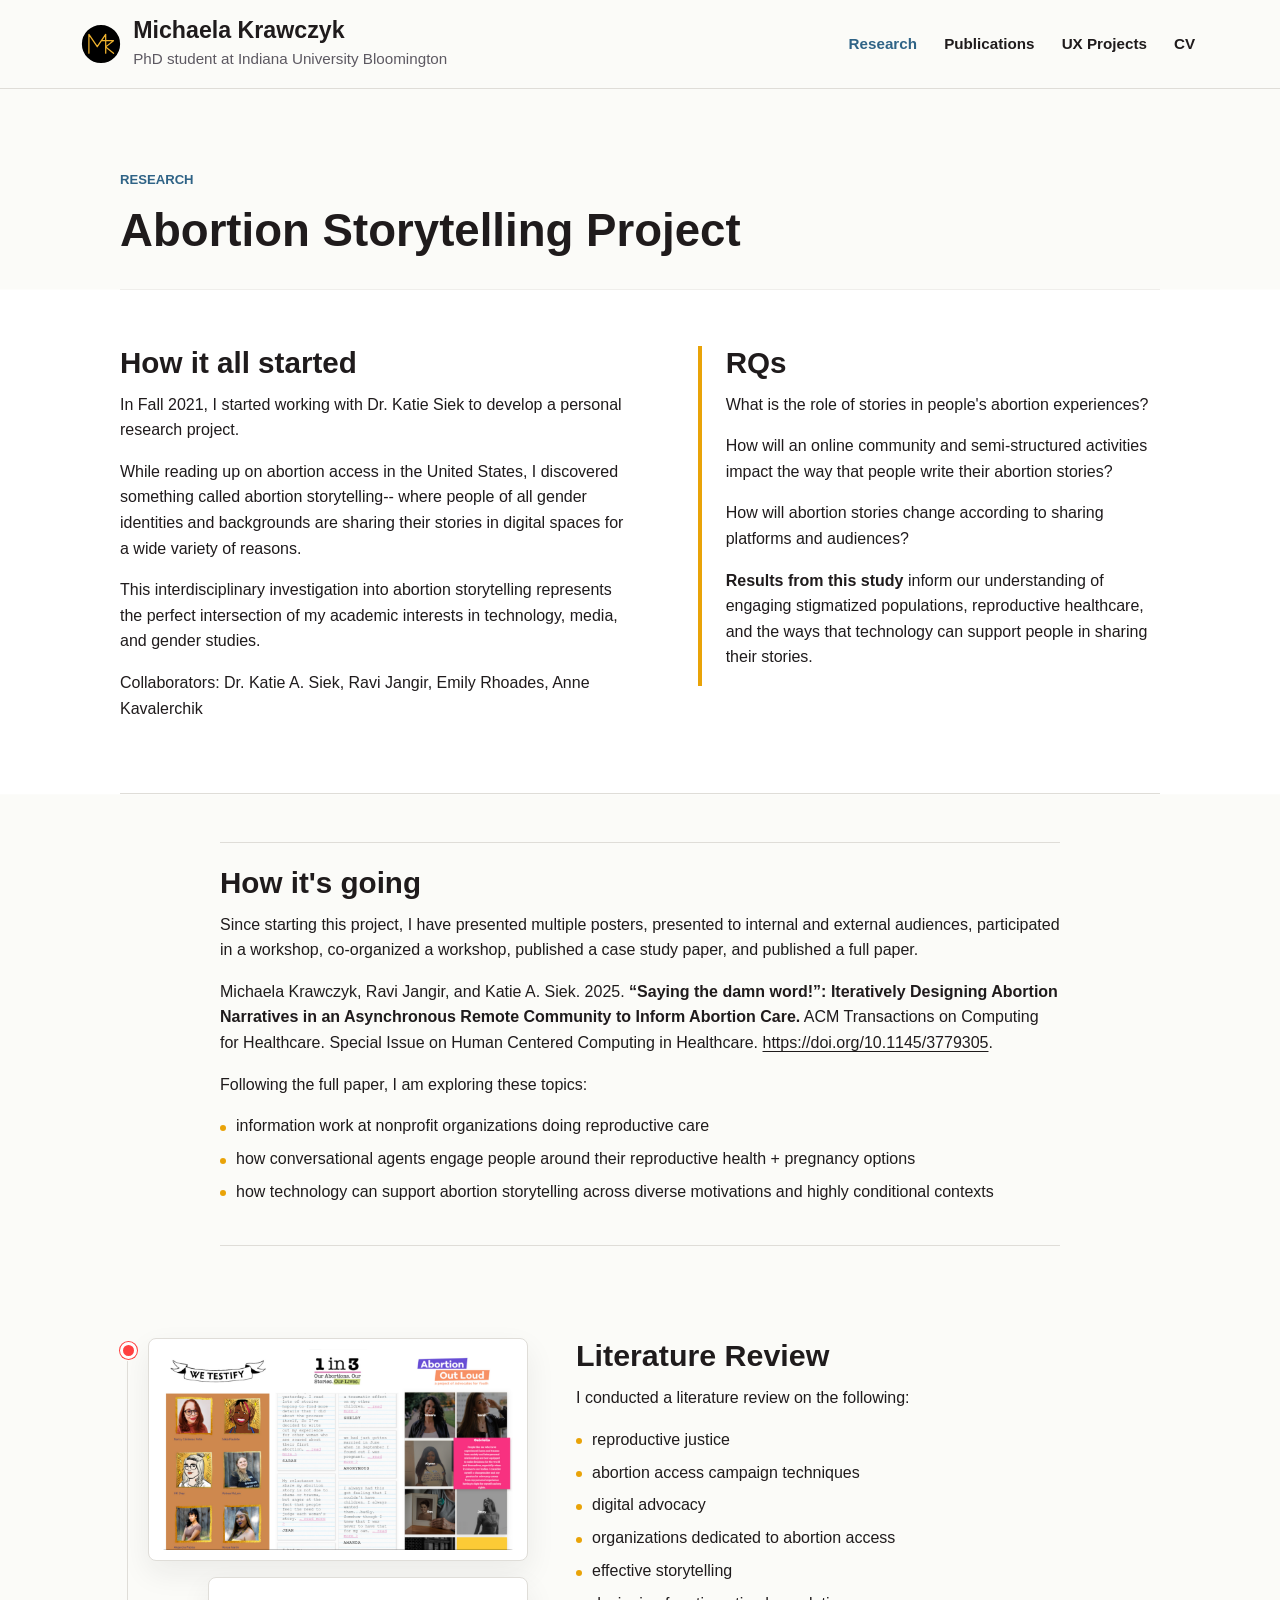
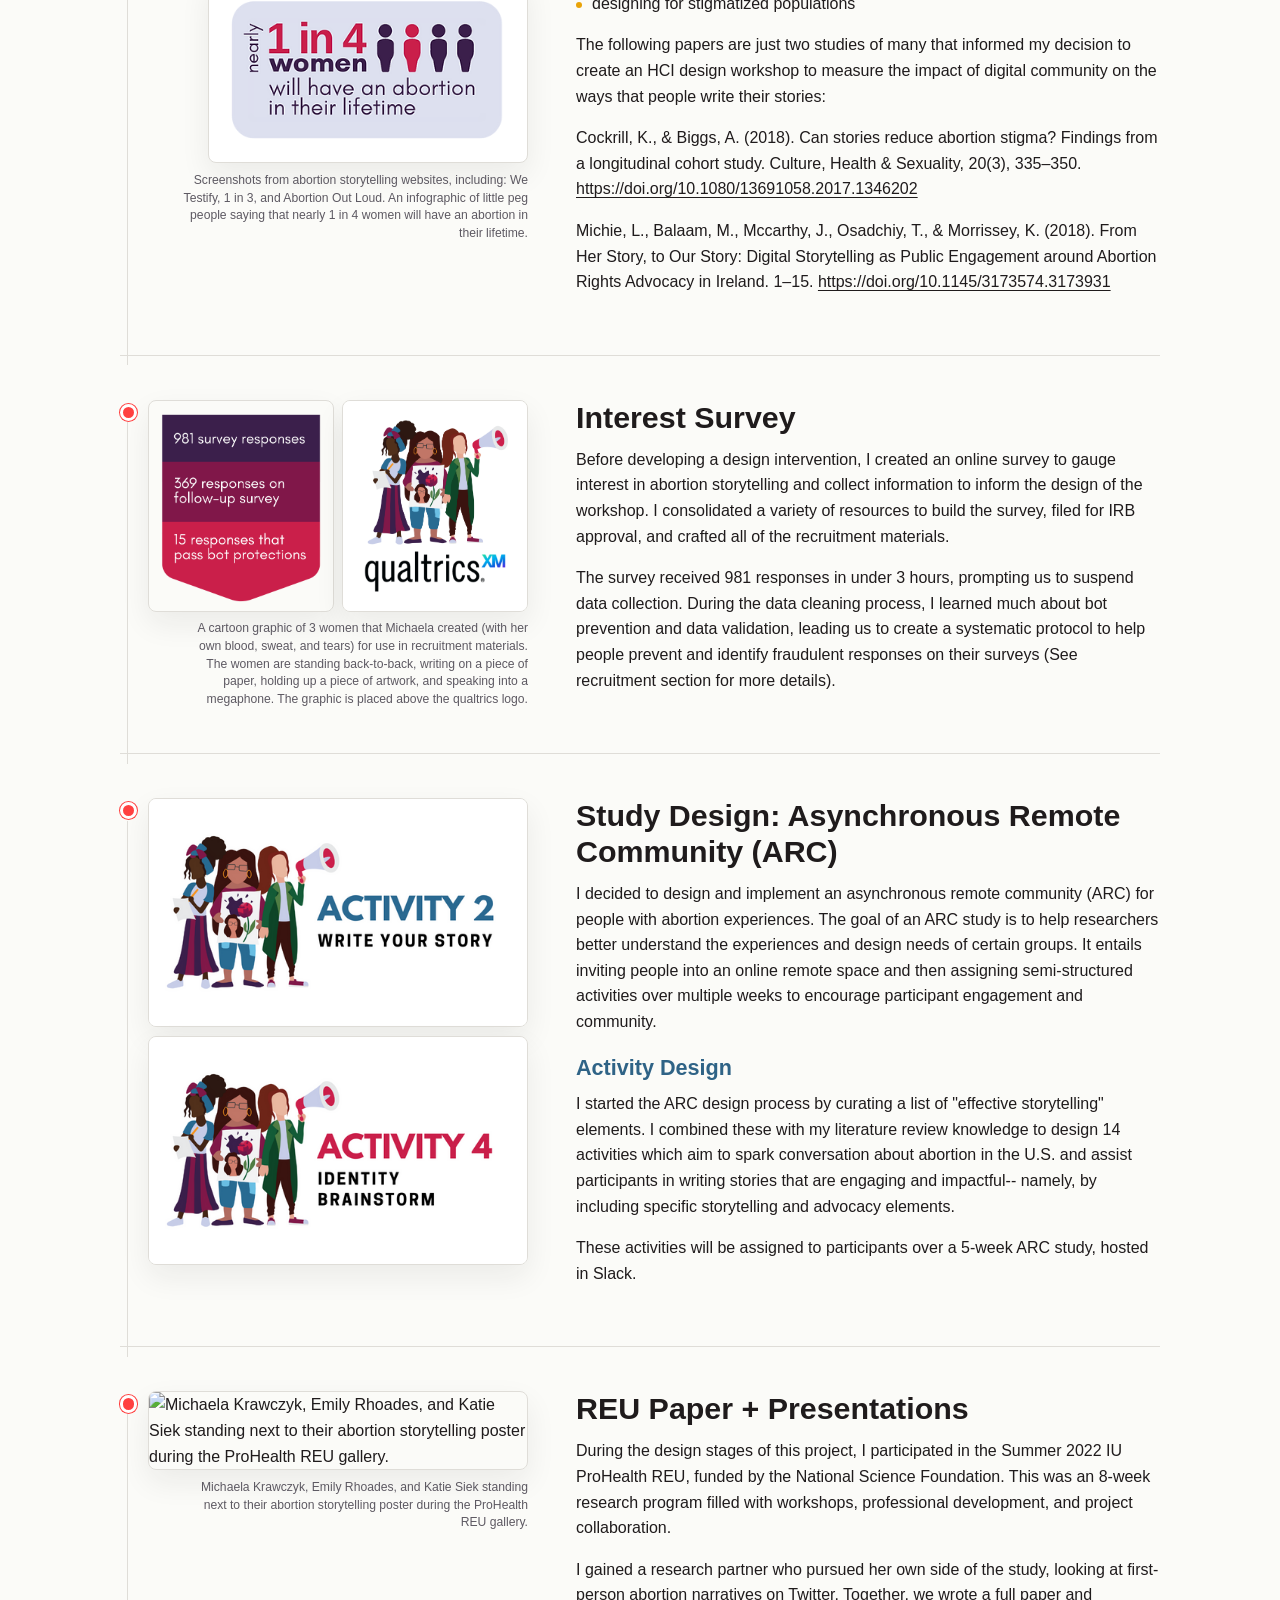
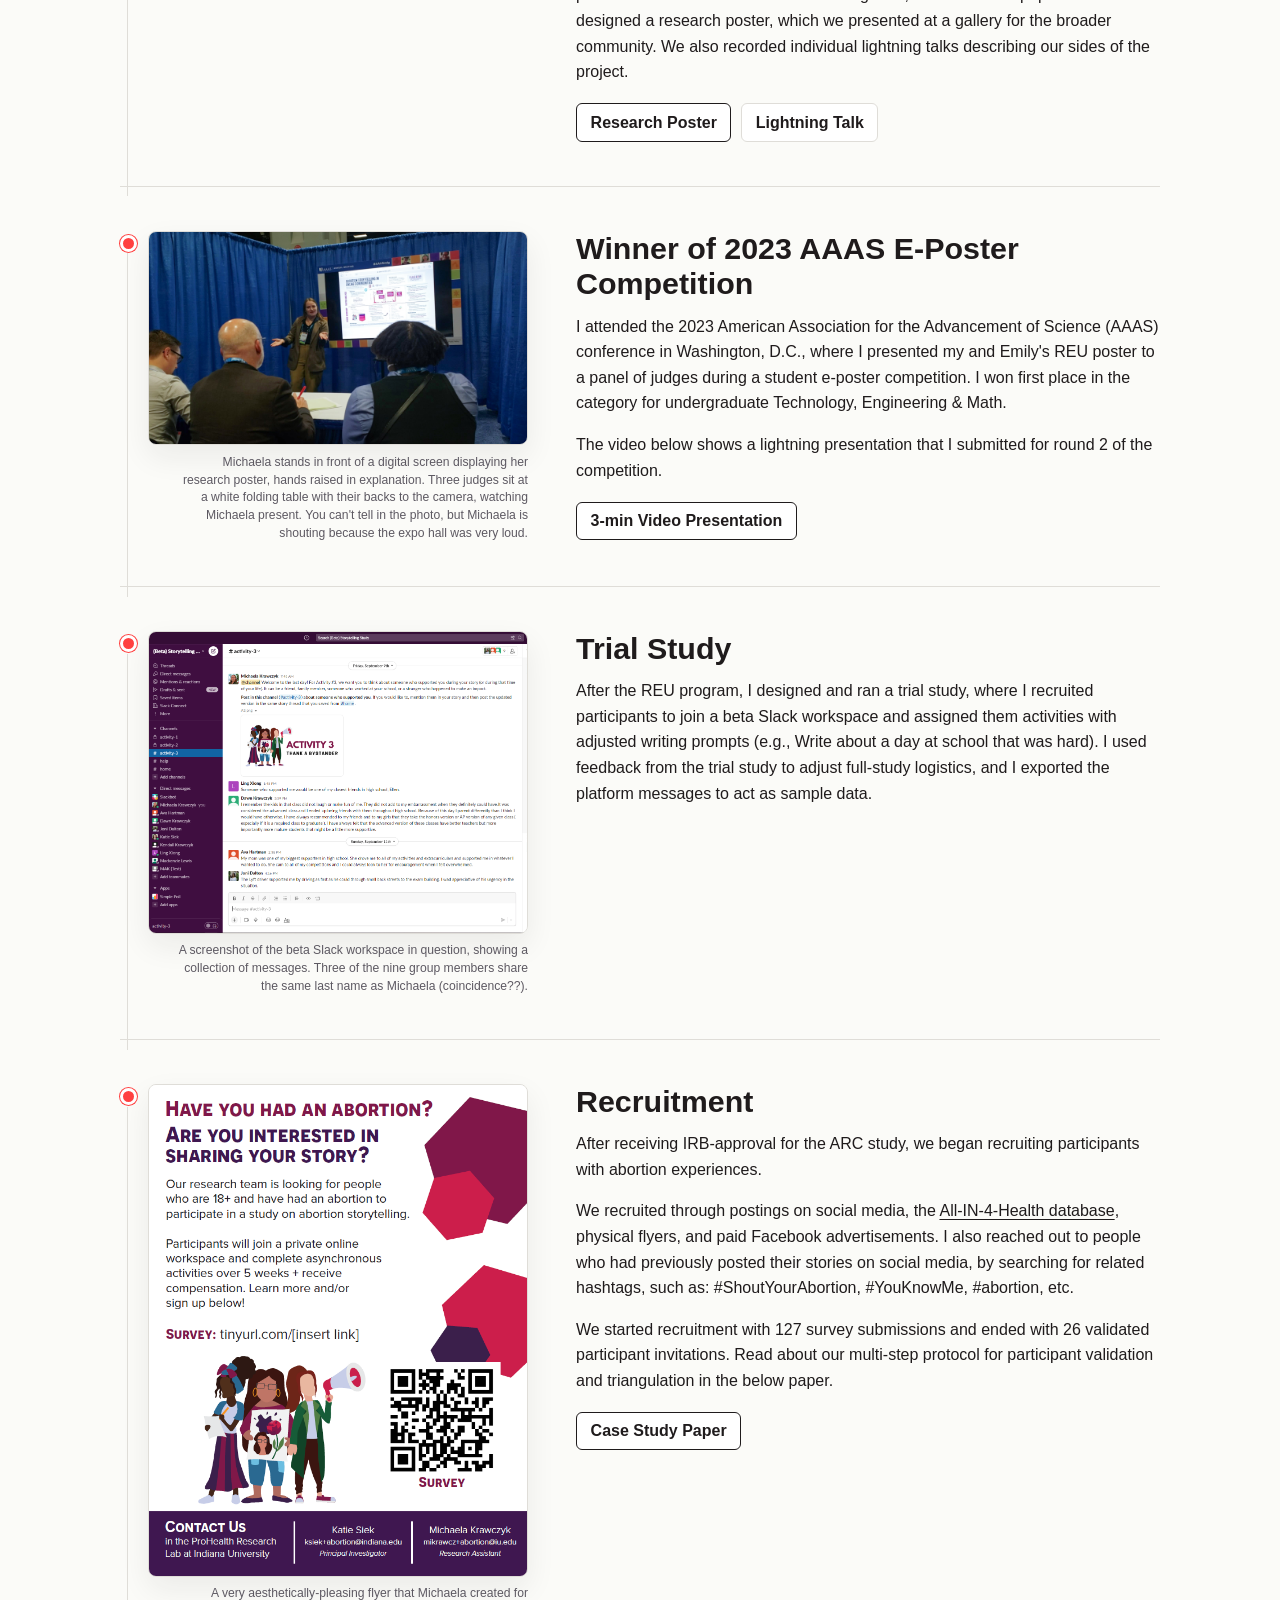
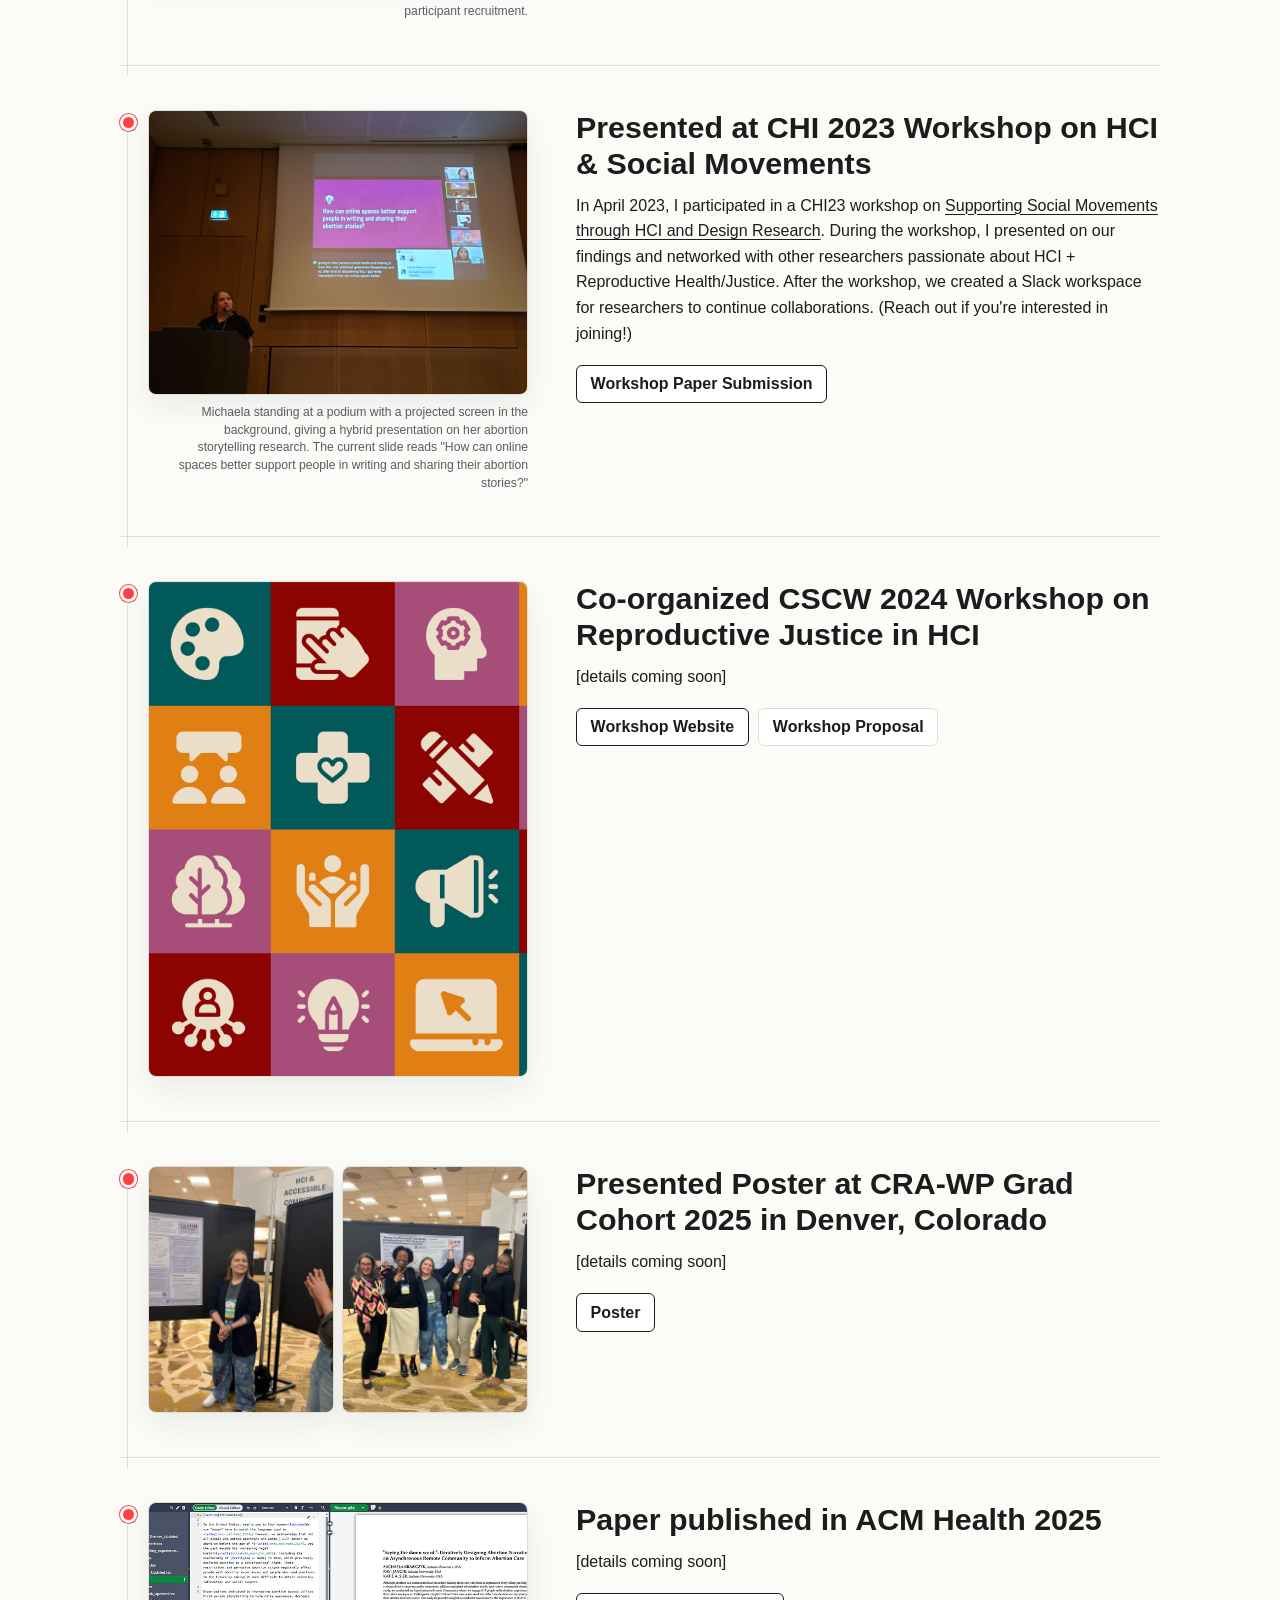
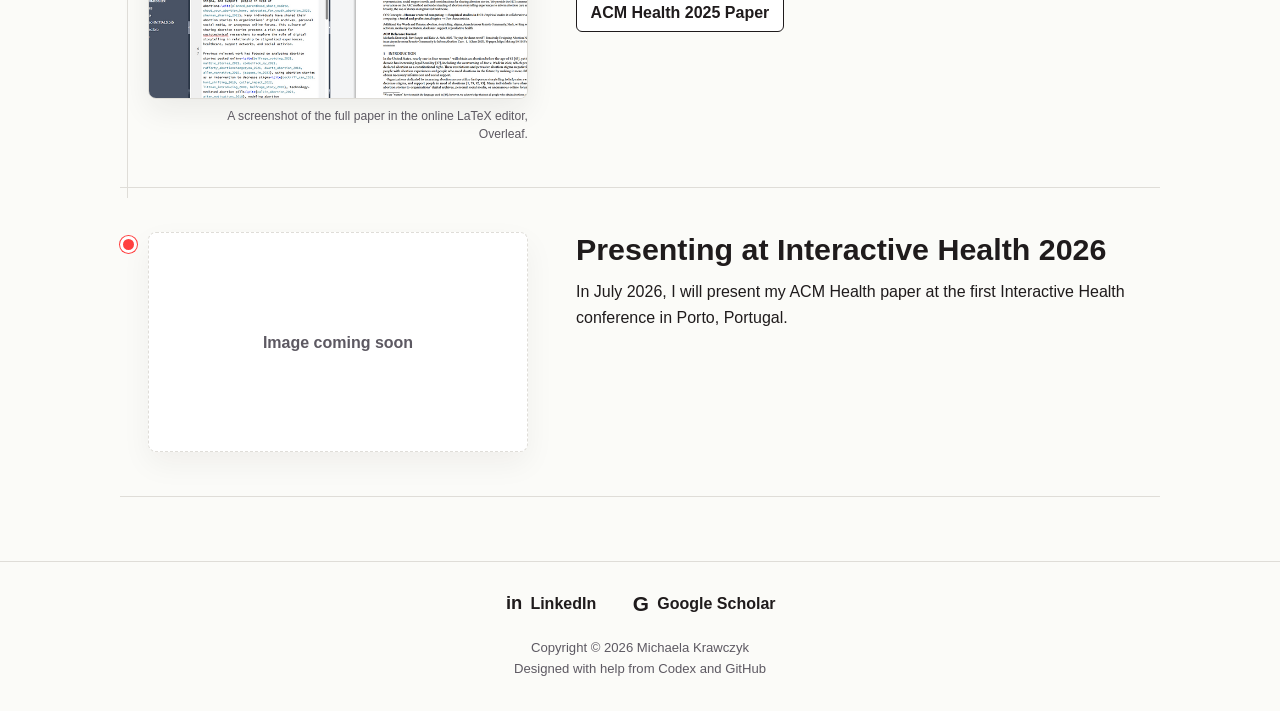
==== commit 05170832: "Add files via upload Updated files from Codex to make the website more mobile responsive" ====
--- a/abortion-storytelling.html
+++ b/abortion-storytelling.html
@@ -5,7 +5,7 @@
     <meta name="viewport" content="width=device-width, initial-scale=1">
     <title>Abortion Storytelling Project | Michaela Krawczyk</title>
     <link rel="icon" href="images/MK-logo.svg" type="image/svg+xml">
-    <link rel="stylesheet" href="styles.css?v=20260607-5">
+    <link rel="stylesheet" href="styles.css?v=20260607-6">
   </head>
   <body class="story-page">
     <a class="skip-link" href="#main">Skip to Main Content</a>
@@ -18,7 +18,12 @@
             <span class="brand-subtitle">PhD student at Indiana University Bloomington</span>
           </span>
         </a>
-        <nav class="site-nav" aria-label="Site">
+        <button class="menu-toggle" type="button" aria-label="Toggle navigation" aria-controls="site-nav" aria-expanded="false" data-menu-toggle>
+          <span></span>
+          <span></span>
+          <span></span>
+        </button>
+        <nav class="site-nav" id="site-nav" aria-label="Site">
           <a href="research.html" aria-current="page">Research</a>
           <a href="publications.html">Publications</a>
           <a href="design.html">UX Projects</a>
@@ -258,5 +263,6 @@
       </nav>
       <p class="footer-meta">Copyright © 2026 Michaela Krawczyk<br>Designed with help from Codex and GitHub</p>
     </footer>
+    <script src="site.js"></script>
   </body>
 </html>
--- a/styles.css
+++ b/styles.css
@@ -128,6 +128,35 @@
 .site-nav a:hover,
 .site-nav a[aria-current="page"] {
   color: var(--blue);
+}
+
+.menu-toggle {
+  display: none;
+  width: 44px;
+  height: 44px;
+  align-items: center;
+  justify-content: center;
+  flex-direction: column;
+  gap: 5px;
+  padding: 0;
+  color: var(--ink);
+  background: transparent;
+  border: 1px solid var(--line);
+  border-radius: 6px;
+  cursor: pointer;
+}
+
+.menu-toggle span {
+  display: block;
+  width: 20px;
+  height: 2px;
+  background: currentColor;
+}
+
+.menu-toggle:hover,
+.menu-toggle[aria-expanded="true"] {
+  color: var(--blue);
+  border-color: var(--blue);
 }
 
 main {
@@ -816,10 +845,24 @@
   margin-top: 1rem;
 }
 
+.ux-writing-page .inline-image {
+  max-width: 460px;
+  aspect-ratio: 16 / 9;
+  overflow: hidden;
+  border-radius: 8px;
+}
+
 .story-page .inline-image img {
   border: 1px solid var(--line);
   border-radius: 8px;
   box-shadow: 0 12px 30px rgba(31, 27, 28, 0.07);
+}
+
+.ux-writing-page .inline-image img {
+  width: 100%;
+  height: 100%;
+  object-fit: cover;
+  object-position: center;
 }
 
 .peacock-page main {
@@ -963,7 +1006,6 @@
 }
 
 @media (max-width: 820px) {
-  .header-inner,
   .hero,
   .two-column,
   .feature,
@@ -976,12 +1018,45 @@
 
   .header-inner {
     display: grid;
-    gap: 1rem;
-    padding: 1rem 0;
+    grid-template-columns: minmax(0, 1fr) auto;
+    gap: 0.75rem 1rem;
+    min-height: auto;
+    padding: 0.85rem 0;
+  }
+
+  .brand,
+  .brand-text {
+    min-width: 0;
+  }
+
+  .brand-name,
+  .brand-subtitle {
+    overflow-wrap: anywhere;
+  }
+
+  .menu-toggle {
+    display: inline-flex;
+    justify-self: end;
   }
 
   .site-nav {
+    display: none;
+    grid-column: 1 / -1;
+    flex-direction: column;
+    align-items: stretch;
     justify-content: start;
+    gap: 0;
+    padding: 0.45rem 0 0.15rem;
+    border-top: 1px solid var(--line);
+  }
+
+  .site-nav.is-open {
+    display: flex;
+  }
+
+  .site-nav a {
+    padding: 0.7rem 0.15rem;
+    font-size: 0.98rem;
   }
 
   .hero {
@@ -998,6 +1073,37 @@
 
   .portrait {
     max-width: 340px;
+  }
+
+  .home-page main {
+    padding-top: clamp(1.2rem, 4vw, 2rem);
+  }
+
+  .home-page .hero {
+    width: min(420px, 100%);
+    grid-template-columns: 1fr;
+    gap: 1.5rem;
+    justify-items: start;
+    align-items: start;
+  }
+
+  .home-page .hero .portrait {
+    order: 2;
+  }
+
+  .home-page .hero > div {
+    order: 1;
+    max-width: 100%;
+  }
+
+  .home-page .portrait {
+    width: 100%;
+    max-width: 340px;
+  }
+
+  .home-page .portrait img {
+    width: 100%;
+    max-height: none;
   }
 
   .feature.reverse .media {
@@ -1060,8 +1166,34 @@
     padding-top: 2rem;
   }
 
-  .site-nav {
-    gap: 0.45rem 0.85rem;
+  .header-inner {
+    width: min(100% - 1.2rem, 1120px);
+  }
+
+  .brand-logo {
+    width: 36px;
+    height: 36px;
+  }
+
+  .brand-name {
+    font-size: 1.2rem;
+  }
+
+  .brand-subtitle {
+    font-size: 0.82rem;
+  }
+
+  .menu-toggle {
+    width: 40px;
+    height: 40px;
+  }
+
+  .home-page .hero {
+    width: 100%;
+  }
+
+  .home-page .portrait {
+    max-width: min(100%, 320px);
   }
 
   .card-body,
